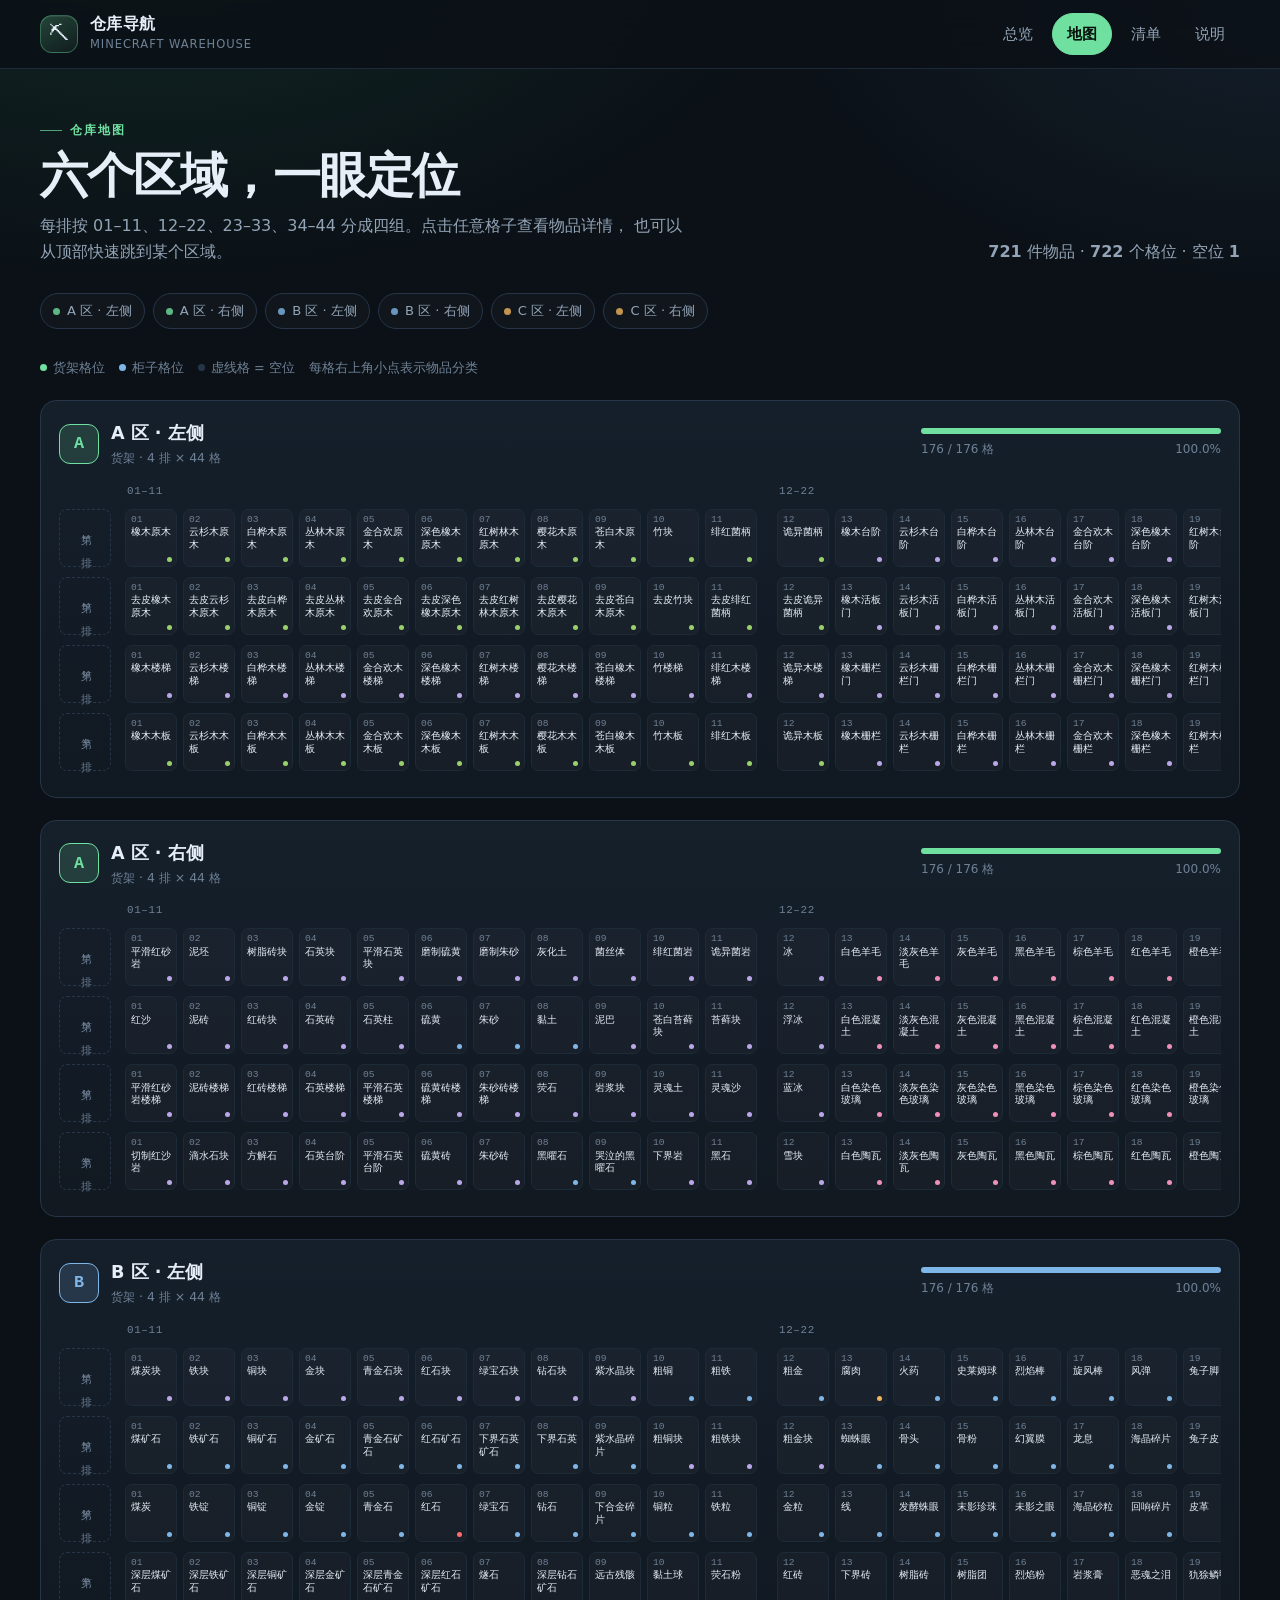
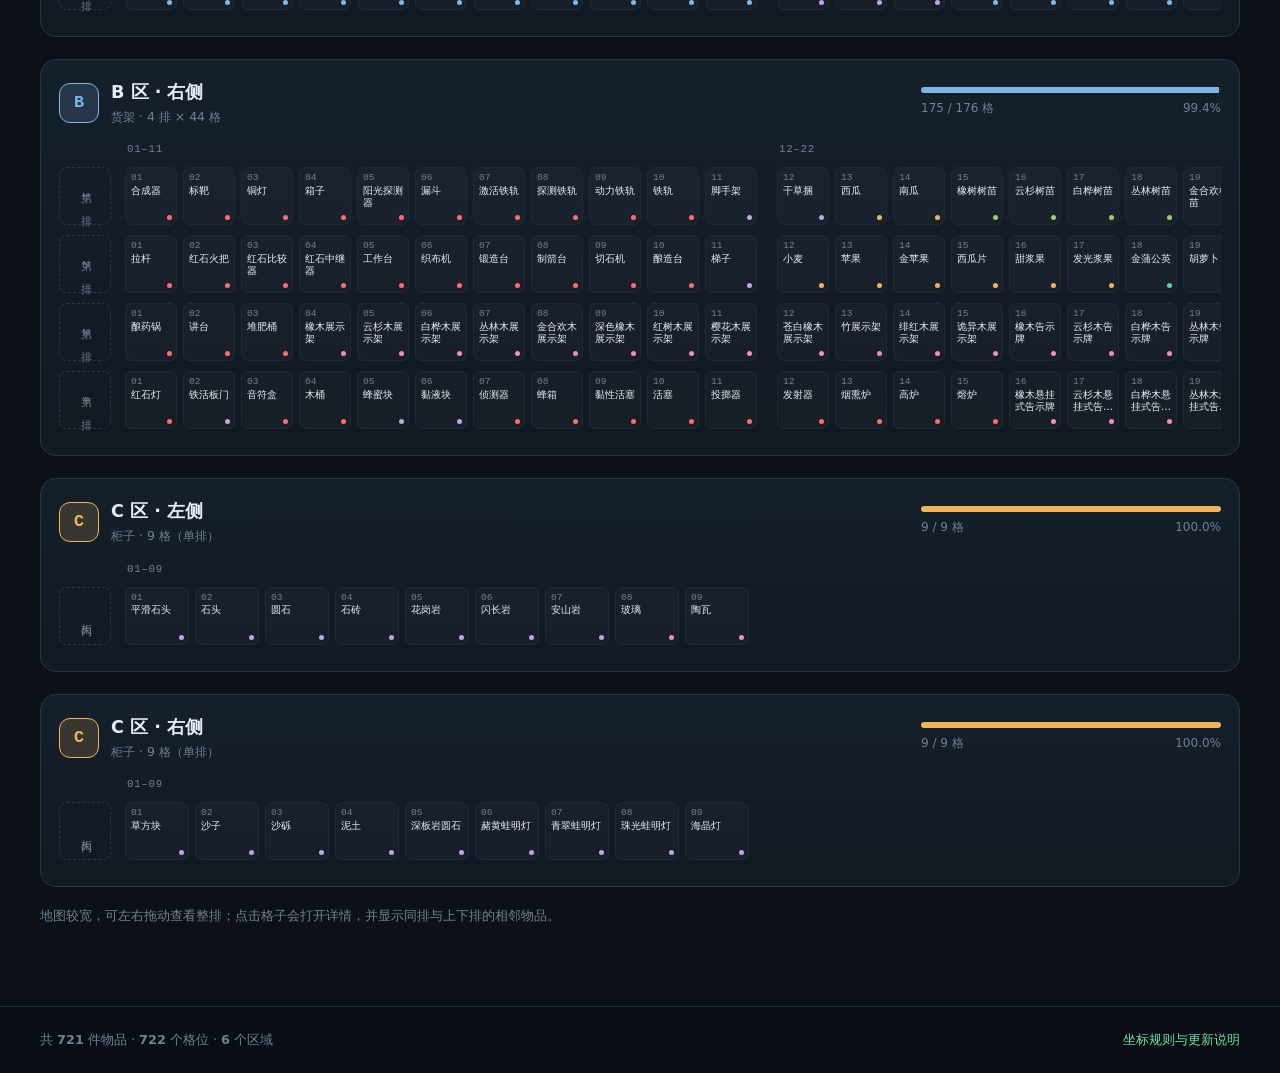
==== map.html @ 9c49ec6a "Deploy Minecraft warehouse site" ====
<!doctype html>
<html lang="zh-CN">
<head>
  <meta charset="utf-8">
  <meta name="viewport" content="width=device-width, initial-scale=1">
  <title>仓库地图 · 仓库导航</title>
  <meta name="description" content="Minecraft 仓库六个区域的完整地图：按排与格查看 721 件物品的位置，点击任意格子查看详情。">
  <meta name="theme-color" content="#0b1117">
  <meta property="og:title" content="仓库地图 · 仓库导航">
  <meta property="og:description" content="六个区域、722 个格位的完整地图，点击格子查看物品详情。">
  <meta property="og:type" content="website">
  <link rel="icon" href="data:image/svg+xml,%3Csvg xmlns='http://www.w3.org/2000/svg' viewBox='0 0 64 64'%3E%3Crect width='64' height='64' rx='14' fill='%230b1117'/%3E%3Cpath d='M18 46 L42 22' stroke='%236fe0a0' stroke-width='6' stroke-linecap='round'/%3E%3Cpath d='M26 16 C36 12 46 16 50 24 C42 30 34 28 30 22' fill='none' stroke='%236fe0a0' stroke-width='6' stroke-linecap='round'/%3E%3C/svg%3E">
  <link rel="stylesheet" href="assets/site.css">
</head>
<body data-page="map">
  <a class="skip-link" href="#main">跳到主要内容</a>

  <header class="site-header">
    <div class="shell header-inner">
      <a class="brand" href="index.html">
        <span class="brand-mark" aria-hidden="true">⛏</span>
        <span>
          <strong>仓库导航</strong>
          <small>Minecraft Warehouse</small>
        </span>
      </a>
      <nav class="site-nav" aria-label="主要导航">
        <a href="index.html" data-nav="index">总览</a>
        <a href="map.html" data-nav="map" aria-current="page">地图</a>
        <a href="items.html" data-nav="items">清单</a>
        <a href="about.html" data-nav="about">说明</a>
      </nav>
    </div>
  </header>

  <main id="main" class="page">
    <div class="shell">
      <div class="page-head">
        <div>
          <p class="eyebrow">仓库地图</p>
          <h1>六个区域，一眼定位</h1>
          <p class="lede">
            每排按 01–11、12–22、23–33、34–44 分成四组。点击任意格子查看物品详情，
            也可以从顶部快速跳到某个区域。
          </p>
        </div>
        <p class="muted">
          <strong data-stat="used">721</strong> 件物品 ·
          <strong data-stat="total">722</strong> 个格位 ·
          空位 <strong data-stat="empty">1</strong>
        </p>
      </div>

      <nav class="map-toolbar" id="zone-jump" aria-label="区域快速跳转"></nav>

      <div class="map-legend" aria-label="图例">
        <span><span class="dot" style="background:#6fe0a0"></span>货架格位</span>
        <span><span class="dot" style="background:#7fb6e8"></span>柜子格位</span>
        <span><span class="dot" style="background:#263648"></span>虚线格 = 空位</span>
        <span>每格右上角小点表示物品分类</span>
      </div>

      <div id="map-zones"></div>

      <p class="map-tip">
        地图较宽，可左右拖动查看整排；点击格子会打开详情，并显示同排与上下排的相邻物品。
      </p>
    </div>
  </main>

  <footer class="site-footer">
    <div class="shell footer-inner">
      <p>
        共 <strong data-stat="used">721</strong> 件物品 ·
        <strong data-stat="total">722</strong> 个格位 ·
        <strong data-stat="zones">6</strong> 个区域
      </p>
      <p><a href="about.html">坐标规则与更新说明</a></p>
    </div>
  </footer>

  <script src="assets/data.js"></script>
  <script src="assets/core.js"></script>
  <script src="assets/ui.js"></script>
  <script src="assets/map.js"></script>
</body>
</html>
---- assets/site.css ----
/* ==========================================================================
   仓库导航 · 站点样式
   深色底 + 翠绿强调；不依赖外部字体或 CDN。
   ========================================================================== */

:root {
  color-scheme: dark;
  --bg: #0b1117;
  --bg-soft: #0e161f;
  --panel: #131c26;
  --panel-2: #17222e;
  --line: #263648;
  --line-soft: #1d2a38;
  --text: #e6eef7;
  --muted: #93a4b7;
  --faint: #6f8196;
  --accent: #6fe0a0;
  --accent-deep: #2f9e68;
  --accent-soft: rgba(111, 224, 160, 0.12);
  --danger: #ff7b7b;
  --amber: #f0b45a;
  --blue: #7fb6e8;
  --radius: 16px;
  --radius-sm: 10px;
  --shadow: 0 18px 50px rgba(0, 0, 0, 0.35);
  --font: "Segoe UI", "Microsoft YaHei UI", "Microsoft YaHei", "PingFang SC",
    "Hiragino Sans GB", system-ui, -apple-system, sans-serif;
  --mono: "Cascadia Code", "SFMono-Regular", Consolas, "Liberation Mono",
    monospace;
  --max: 1200px;
}

*,
*::before,
*::after {
  box-sizing: border-box;
}

html {
  -webkit-text-size-adjust: 100%;
  scroll-behavior: smooth;
}

body {
  margin: 0;
  min-height: 100vh;
  font-family: var(--font);
  font-size: 16px;
  line-height: 1.65;
  color: var(--text);
  background:
    radial-gradient(1100px 620px at 12% -10%, rgba(47, 158, 104, 0.16), transparent 60%),
    radial-gradient(900px 520px at 100% 0%, rgba(74, 116, 160, 0.14), transparent 55%),
    var(--bg);
  background-attachment: fixed;
}

img,
svg {
  max-width: 100%;
}

a {
  color: var(--accent);
  text-decoration: none;
}

a:hover {
  text-decoration: underline;
  text-underline-offset: 3px;
}

button,
input,
select,
textarea {
  font: inherit;
  color: inherit;
}

button {
  cursor: pointer;
}

h1,
h2,
h3,
h4,
p {
  margin: 0;
}

ul,
ol {
  margin: 0;
  padding-left: 1.25em;
}

::selection {
  background: rgba(111, 224, 160, 0.3);
  color: #fff;
}

:focus-visible {
  outline: 2px solid var(--accent);
  outline-offset: 3px;
  border-radius: 6px;
}

.sr-only {
  position: absolute;
  width: 1px;
  height: 1px;
  padding: 0;
  margin: -1px;
  overflow: hidden;
  clip: rect(0 0 0 0);
  white-space: nowrap;
  border: 0;
}

.skip-link {
  position: fixed;
  left: 16px;
  top: -60px;
  z-index: 100;
  padding: 10px 16px;
  border-radius: 10px;
  background: var(--accent);
  color: #07110b;
  font-weight: 700;
  transition: top 0.15s ease;
}

.skip-link:focus {
  top: 12px;
  text-decoration: none;
}

.shell {
  width: min(100% - 40px, var(--max));
  margin-inline: auto;
}

/* ---------- 顶部导航 ---------- */

.site-header {
  position: sticky;
  top: 0;
  z-index: 30;
  border-bottom: 1px solid rgba(38, 54, 72, 0.7);
  background: rgba(11, 17, 23, 0.82);
  backdrop-filter: blur(14px);
}

.header-inner {
  display: flex;
  align-items: center;
  justify-content: space-between;
  gap: 20px;
  min-height: 68px;
}

.brand {
  display: inline-flex;
  align-items: center;
  gap: 12px;
  color: var(--text);
  text-decoration: none;
  min-width: 0;
}

.brand:hover {
  text-decoration: none;
}

.brand-mark {
  display: grid;
  place-items: center;
  width: 38px;
  height: 38px;
  flex: 0 0 auto;
  border-radius: 12px;
  border: 1px solid rgba(111, 224, 160, 0.35);
  background: linear-gradient(150deg, rgba(111, 224, 160, 0.25), rgba(111, 224, 160, 0.05));
  font-size: 20px;
  box-shadow: inset 0 1px 0 rgba(255, 255, 255, 0.08);
}

.brand strong {
  display: block;
  font-size: 1.02rem;
  letter-spacing: 0.02em;
  line-height: 1.25;
}

.brand small {
  display: block;
  color: var(--faint);
  font-size: 0.72rem;
  letter-spacing: 0.08em;
  text-transform: uppercase;
}

.site-nav {
  display: flex;
  align-items: center;
  gap: 4px;
  flex-wrap: wrap;
}

.site-nav a {
  padding: 8px 14px;
  border-radius: 999px;
  color: var(--muted);
  font-size: 0.94rem;
  text-decoration: none;
  border: 1px solid transparent;
  transition: color 0.15s ease, background 0.15s ease, border-color 0.15s ease;
}

.site-nav a:hover {
  color: var(--text);
  background: rgba(255, 255, 255, 0.04);
  text-decoration: none;
}

.site-nav a[aria-current="page"] {
  color: #07110b;
  background: var(--accent);
  border-color: var(--accent);
  font-weight: 700;
}

/* ---------- 页面骨架 ---------- */

.page {
  padding: 44px 0 80px;
}

.eyebrow {
  display: inline-flex;
  align-items: center;
  gap: 8px;
  color: var(--accent);
  font-size: 0.78rem;
  font-weight: 700;
  letter-spacing: 0.16em;
  text-transform: uppercase;
}

.eyebrow::before {
  content: "";
  width: 22px;
  height: 1px;
  background: currentColor;
  opacity: 0.7;
}

.page-head {
  display: flex;
  align-items: flex-end;
  justify-content: space-between;
  gap: 24px;
  flex-wrap: wrap;
  margin-bottom: 28px;
}

.page-head h1 {
  margin-top: 8px;
  font-size: clamp(1.9rem, 4vw, 3rem);
  line-height: 1.12;
  letter-spacing: -0.03em;
}

.page-head .lede {
  margin-top: 10px;
  max-width: 64ch;
  color: var(--muted);
}

.panel {
  border: 1px solid var(--line);
  border-radius: var(--radius);
  background: linear-gradient(180deg, rgba(23, 34, 46, 0.92), rgba(19, 28, 38, 0.92));
  box-shadow: 0 1px 0 rgba(255, 255, 255, 0.03) inset;
}

.section {
  margin-top: 48px;
}

.section-head {
  display: flex;
  align-items: flex-end;
  justify-content: space-between;
  gap: 16px;
  flex-wrap: wrap;
  margin-bottom: 18px;
}

.section-head h2 {
  font-size: clamp(1.3rem, 2.4vw, 1.7rem);
  letter-spacing: -0.02em;
}

.section-head p,
.section-head a {
  color: var(--muted);
  font-size: 0.92rem;
}

.muted {
  color: var(--muted);
}

.faint {
  color: var(--faint);
}

.mono {
  font-family: var(--mono);
}

/* ---------- 按钮 ---------- */

.btn {
  display: inline-flex;
  align-items: center;
  justify-content: center;
  gap: 7px;
  padding: 10px 16px;
  border-radius: 10px;
  border: 1px solid var(--accent);
  background: var(--accent);
  color: #07110b;
  font-size: 0.9rem;
  font-weight: 700;
  line-height: 1.2;
  text-decoration: none;
  transition: transform 0.12s ease, filter 0.15s ease, background 0.15s ease;
}

.btn:hover {
  filter: brightness(1.06);
  text-decoration: none;
  transform: translateY(-1px);
}

.btn:active {
  transform: translateY(0);
}

.btn:disabled {
  opacity: 0.45;
  cursor: not-allowed;
  transform: none;
  filter: none;
}

.btn.ghost {
  border-color: var(--line);
  background: transparent;
  color: var(--text);
}

.btn.ghost:hover {
  border-color: var(--accent);
  color: var(--accent);
}

.btn.small {
  padding: 7px 11px;
  font-size: 0.8rem;
  border-radius: 8px;
}

.icon-btn {
  display: inline-grid;
  place-items: center;
  width: 34px;
  height: 34px;
  padding: 0;
  border-radius: 9px;
  border: 1px solid var(--line);
  background: rgba(255, 255, 255, 0.02);
  color: var(--muted);
  font-size: 0.95rem;
  line-height: 1;
  text-decoration: none;
  transition: color 0.15s ease, border-color 0.15s ease, background 0.15s ease;
}

.icon-btn:hover {
  color: var(--accent);
  border-color: rgba(111, 224, 160, 0.55);
  background: var(--accent-soft);
  text-decoration: none;
}

/* ---------- 首页 ---------- */

.hero {
  display: grid;
  grid-template-columns: minmax(0, 1.35fr) minmax(280px, 0.65fr);
  align-items: center;
  gap: clamp(28px, 5vw, 64px);
  padding: 18px 0 10px;
}

.hero h1 {
  margin-top: 12px;
  font-size: clamp(2.35rem, 5.4vw, 4.15rem);
  line-height: 1.04;
  letter-spacing: -0.045em;
}

.hero h1 span {
  background: linear-gradient(100deg, var(--accent), #a8f0c8 55%, var(--blue));
  -webkit-background-clip: text;
  background-clip: text;
  color: transparent;
}

.hero .lede {
  margin-top: 18px;
  max-width: 56ch;
  color: var(--muted);
  font-size: 1.02rem;
}

.search-form {
  display: flex;
  align-items: center;
  gap: 8px;
  margin-top: 26px;
  padding: 7px 8px 7px 16px;
  border: 1px solid var(--line);
  border-radius: 15px;
  background: linear-gradient(180deg, #17222e, #121a24);
  box-shadow: 0 10px 30px rgba(0, 0, 0, 0.25);
  transition: border-color 0.15s ease, box-shadow 0.15s ease;
}

.search-form:focus-within {
  border-color: rgba(111, 224, 160, 0.7);
  box-shadow: 0 0 0 4px rgba(111, 224, 160, 0.12), 0 14px 36px rgba(0, 0, 0, 0.3);
}

.search-icon {
  flex: 0 0 auto;
  color: var(--faint);
  font-size: 1.15rem;
  line-height: 1;
}

.search-form input {
  flex: 1;
  min-width: 0;
  padding: 13px 4px;
  border: 0;
  background: transparent;
  font-size: 1.04rem;
  outline: none;
}

.search-form input::placeholder {
  color: var(--faint);
}

.search-form kbd {
  flex: 0 0 auto;
  margin-right: 4px;
  padding: 2px 7px;
  border: 1px solid var(--line);
  border-bottom-width: 2px;
  border-radius: 6px;
  color: var(--faint);
  font-family: var(--mono);
  font-size: 0.72rem;
}

.clear-btn {
  flex: 0 0 auto;
  border: 0;
  background: transparent;
  color: var(--faint);
  font-size: 0.82rem;
  padding: 6px 8px;
}

.clear-btn:hover {
  color: var(--text);
}

.chips {
  display: flex;
  flex-wrap: wrap;
  gap: 8px;
  margin-top: 18px;
}

.chip {
  display: inline-flex;
  align-items: center;
  gap: 7px;
  padding: 6px 12px;
  border-radius: 999px;
  border: 1px solid var(--line);
  background: rgba(255, 255, 255, 0.02);
  color: var(--muted);
  font-size: 0.82rem;
  text-decoration: none;
  transition: color 0.15s ease, border-color 0.15s ease, background 0.15s ease;
}

.chip:hover {
  color: var(--text);
  border-color: rgba(111, 224, 160, 0.5);
  text-decoration: none;
}

.chip[aria-pressed="true"] {
  color: #07110b;
  background: var(--accent);
  border-color: var(--accent);
  font-weight: 700;
}

.chip .dot {
  width: 7px;
  height: 7px;
  border-radius: 50%;
  background: currentColor;
  opacity: 0.8;
}

.hint {
  margin-top: 12px;
  color: var(--faint);
  font-size: 0.82rem;
}

/* 占用率面板 */

.hero-panel {
  padding: 24px;
  border: 1px solid var(--line);
  border-radius: 22px;
  background:
    radial-gradient(220px 180px at 50% 0%, rgba(111, 224, 160, 0.1), transparent 70%),
    linear-gradient(180deg, rgba(23, 34, 46, 0.95), rgba(17, 25, 34, 0.95));
  box-shadow: var(--shadow);
}

.ring {
  position: relative;
  display: grid;
  place-items: center;
  width: min(200px, 70%);
  aspect-ratio: 1;
  margin: 6px auto 20px;
  border-radius: 50%;
  background: conic-gradient(var(--accent) var(--rate, 0%), #223140 0);
}

.ring::after {
  content: "";
  position: absolute;
  inset: 13px;
  border-radius: 50%;
  background: #101923;
  border: 1px solid rgba(255, 255, 255, 0.04);
}

.ring-inner {
  position: relative;
  z-index: 1;
  text-align: center;
}

.ring-inner strong {
  display: block;
  font-size: clamp(1.7rem, 4vw, 2.3rem);
  line-height: 1;
  letter-spacing: -0.04em;
}

.ring-inner span {
  display: block;
  margin-top: 6px;
  color: var(--faint);
  font-size: 0.76rem;
  letter-spacing: 0.14em;
  text-transform: uppercase;
}

.mini-stats {
  display: grid;
  grid-template-columns: repeat(2, minmax(0, 1fr));
  gap: 10px;
}

.mini-stat {
  padding: 12px;
  border-radius: 12px;
  border: 1px solid var(--line-soft);
  background: rgba(255, 255, 255, 0.02);
}

.mini-stat strong {
  display: block;
  font-size: 1.2rem;
  line-height: 1.2;
}

.mini-stat span {
  display: block;
  margin-top: 2px;
  color: var(--faint);
  font-size: 0.74rem;
}

/* ---------- 结果卡片 ---------- */

.result-grid {
  display: grid;
  grid-template-columns: repeat(auto-fill, minmax(270px, 1fr));
  gap: 12px;
}

.item-card {
  position: relative;
  display: flex;
  flex-direction: column;
  gap: 10px;
  padding: 16px;
  border: 1px solid var(--line);
  border-radius: 14px;
  background: linear-gradient(180deg, rgba(23, 34, 46, 0.9), rgba(18, 26, 36, 0.9));
  transition: transform 0.14s ease, border-color 0.14s ease, background 0.14s ease;
}

.item-card:hover {
  transform: translateY(-2px);
  border-color: rgba(111, 224, 160, 0.45);
  background: linear-gradient(180deg, rgba(27, 40, 53, 0.95), rgba(19, 28, 38, 0.95));
}

.item-card-top {
  display: flex;
  align-items: center;
  justify-content: space-between;
  gap: 10px;
}

.code {
  display: inline-flex;
  align-items: center;
  padding: 3px 8px;
  border-radius: 6px;
  border: 1px solid var(--line);
  background: rgba(0, 0, 0, 0.18);
  color: var(--muted);
  font-family: var(--mono);
  font-size: 0.75rem;
  letter-spacing: 0.03em;
}

.item-card h3 {
  font-size: 1.02rem;
  line-height: 1.35;
  letter-spacing: -0.01em;
  word-break: break-word;
}

.item-open {
  display: block;
  width: 100%;
  padding: 0;
  border: 0;
  background: transparent;
  color: var(--text);
  text-align: left;
  font: inherit;
  font-weight: 700;
}

.item-open:hover {
  color: var(--accent);
}

.item-meta {
  display: flex;
  align-items: center;
  flex-wrap: wrap;
  gap: 8px;
  color: var(--muted);
  font-size: 0.82rem;
}

.item-loc {
  display: inline-flex;
  align-items: center;
  gap: 6px;
}

.item-actions {
  display: flex;
  align-items: center;
  justify-content: space-between;
  gap: 8px;
  margin-top: auto;
  padding-top: 8px;
  border-top: 1px solid var(--line-soft);
}

.cat-pill {
  display: inline-flex;
  align-items: center;
  gap: 6px;
  padding: 3px 9px;
  border-radius: 999px;
  border: 1px solid var(--line-soft);
  background: rgba(255, 255, 255, 0.02);
  color: var(--muted);
  font-size: 0.75rem;
  white-space: nowrap;
}

.cat-pill .dot,
.dot {
  width: 7px;
  height: 7px;
  flex: 0 0 auto;
  border-radius: 50%;
  background: var(--cat-color, var(--accent));
}

mark {
  padding: 0 1px;
  border-radius: 2px;
  background: rgba(111, 224, 160, 0.28);
  color: #eafff2;
}

.empty {
  padding: 44px 20px;
  border: 1px dashed var(--line);
  border-radius: 14px;
  text-align: center;
  color: var(--muted);
}

.empty strong {
  display: block;
  margin-bottom: 6px;
  color: var(--text);
}

/* ---------- 区域卡片 ---------- */

.zone-grid {
  display: grid;
  grid-template-columns: repeat(3, minmax(0, 1fr));
  gap: 12px;
}

.zone-card {
  position: relative;
  display: block;
  padding: 18px;
  overflow: hidden;
  border: 1px solid var(--line);
  border-radius: 14px;
  background: linear-gradient(180deg, rgba(23, 34, 46, 0.92), rgba(18, 26, 36, 0.92));
  color: var(--text);
  text-decoration: none;
  transition: transform 0.14s ease, border-color 0.14s ease;
}

.zone-card::before {
  content: "";
  position: absolute;
  inset: 0 auto 0 0;
  width: 3px;
  background: var(--zone-color, var(--accent));
}

.zone-card:hover {
  transform: translateY(-2px);
  border-color: var(--zone-color, var(--accent));
  text-decoration: none;
}

.zone-card-head {
  display: flex;
  align-items: baseline;
  justify-content: space-between;
  gap: 10px;
}

.zone-card h3 {
  font-size: 1.05rem;
}

.zone-card .zone-kind {
  color: var(--faint);
  font-size: 0.74rem;
}

.zone-meter {
  height: 6px;
  margin: 14px 0 8px;
  border-radius: 999px;
  background: #1c2a38;
  overflow: hidden;
}

.zone-meter span {
  display: block;
  height: 100%;
  border-radius: inherit;
  background: var(--zone-color, var(--accent));
}

.zone-card-foot {
  display: flex;
  justify-content: space-between;
  gap: 10px;
  color: var(--muted);
  font-size: 0.8rem;
}

/* ---------- 地图 ---------- */

.map-toolbar {
  display: flex;
  flex-wrap: wrap;
  gap: 8px;
  margin: 20px 0 28px;
}

.map-legend {
  display: flex;
  flex-wrap: wrap;
  gap: 14px;
  color: var(--faint);
  font-size: 0.8rem;
}

.map-legend span {
  display: inline-flex;
  align-items: center;
  gap: 6px;
}

.map-zone {
  margin-top: 22px;
  padding: 18px;
  border: 1px solid var(--line);
  border-radius: var(--radius);
  background: linear-gradient(180deg, rgba(22, 33, 45, 0.9), rgba(17, 25, 34, 0.94));
  scroll-margin-top: 92px;
}

.map-zone-head {
  display: flex;
  align-items: center;
  justify-content: space-between;
  gap: 16px;
  flex-wrap: wrap;
  margin-bottom: 14px;
}

.map-zone-title {
  display: flex;
  align-items: center;
  gap: 12px;
}

.zone-badge {
  display: grid;
  place-items: center;
  width: 40px;
  height: 40px;
  border-radius: 11px;
  border: 1px solid var(--zone-color, var(--accent));
  background: color-mix(in srgb, var(--zone-color, var(--accent)) 16%, transparent);
  color: var(--zone-color, var(--accent));
  font-family: var(--mono);
  font-size: 1.05rem;
  font-weight: 700;
}

.map-zone-title h2 {
  font-size: 1.1rem;
}

.map-zone-title p {
  color: var(--faint);
  font-size: 0.78rem;
}

.map-zone-meter {
  min-width: 220px;
  flex: 0 1 300px;
}

.map-zone-meter .bar {
  height: 6px;
  margin-bottom: 6px;
  border-radius: 999px;
  background: #1c2a38;
  overflow: hidden;
}

.map-zone-meter .bar span {
  display: block;
  height: 100%;
  background: var(--zone-color, var(--accent));
}

.map-zone-meter p {
  display: flex;
  justify-content: space-between;
  color: var(--faint);
  font-size: 0.75rem;
}

.map-scroll {
  overflow-x: auto;
  overflow-y: hidden;
  padding-bottom: 8px;
  scrollbar-color: var(--line) transparent;
}

.map-scroll:focus-visible {
  outline: 2px solid var(--accent);
  outline-offset: 4px;
  border-radius: 8px;
}

.map-board {
  min-width: max-content;
}

.map-group-heads,
.map-row {
  display: flex;
  align-items: stretch;
  gap: 14px;
}

.map-row + .map-row {
  margin-top: 10px;
}

.map-row-label {
  display: flex;
  align-items: center;
  justify-content: center;
  width: 52px;
  flex: 0 0 52px;
  border-radius: 8px;
  border: 1px dashed var(--line);
  color: var(--faint);
  font-family: var(--mono);
  font-size: 0.68rem;
  writing-mode: vertical-rl;
  letter-spacing: 0.08em;
}

.map-group-heads {
  margin-bottom: 8px;
  padding-left: 66px;
}

.map-group-head {
  width: 638px;
  flex: 0 0 638px;
  padding: 0 2px;
  color: var(--faint);
  font-family: var(--mono);
  font-size: 0.68rem;
  letter-spacing: 0.06em;
}

.map-group {
  display: grid;
  grid-template-columns: repeat(11, 52px);
  gap: 6px;
  width: 638px;
  flex: 0 0 638px;
}

.map-group.small {
  grid-template-columns: repeat(9, 64px);
  width: 638px;
  flex-basis: 638px;
}

.slot {
  position: relative;
  display: flex;
  flex-direction: column;
  gap: 2px;
  width: 100%;
  min-height: 58px;
  padding: 5px 5px 4px;
  border: 1px solid var(--line-soft);
  border-radius: 7px;
  background: rgba(255, 255, 255, 0.025);
  color: var(--text);
  text-align: left;
  font: inherit;
  overflow: hidden;
  transition: border-color 0.12s ease, background 0.12s ease, transform 0.12s ease;
}

.slot:hover,
.slot:focus-visible {
  z-index: 2;
  border-color: var(--accent);
  background: rgba(111, 224, 160, 0.1);
  transform: translateY(-1px);
}

.slot-no {
  color: var(--faint);
  font-family: var(--mono);
  font-size: 0.6rem;
  line-height: 1;
}

.slot-name {
  display: -webkit-box;
  -webkit-line-clamp: 2;
  -webkit-box-orient: vertical;
  overflow: hidden;
  color: var(--text);
  font-size: 0.62rem;
  line-height: 1.25;
  word-break: break-all;
}

.slot .dot {
  position: absolute;
  right: 4px;
  bottom: 4px;
  width: 5px;
  height: 5px;
}

.slot.empty-slot {
  border-style: dashed;
  border-color: #34475c;
  color: var(--faint);
  background: transparent;
  align-items: center;
  justify-content: center;
}

.slot.empty-slot .slot-name {
  -webkit-line-clamp: 1;
  font-size: 0.62rem;
}

.map-tip {
  margin-top: 18px;
  color: var(--faint);
  font-size: 0.8rem;
}

/* ---------- 清单 ---------- */

.filter-panel {
  padding: 16px;
}

.filter-grid {
  display: grid;
  grid-template-columns: minmax(220px, 2fr) repeat(3, minmax(130px, 1fr)) auto;
  align-items: end;
  gap: 12px;
}

.field {
  display: flex;
  flex-direction: column;
  gap: 6px;
  min-width: 0;
}

.field label {
  color: var(--faint);
  font-size: 0.74rem;
  letter-spacing: 0.06em;
  text-transform: uppercase;
}

.field input,
.field select {
  width: 100%;
  padding: 10px 12px;
  border: 1px solid var(--line);
  border-radius: 9px;
  background: #0f1822;
  color: var(--text);
  font-size: 0.9rem;
  outline: none;
}

.field input:focus,
.field select:focus {
  border-color: var(--accent);
  box-shadow: 0 0 0 3px rgba(111, 224, 160, 0.1);
}

.field input::placeholder {
  color: var(--faint);
}

.list-panel {
  margin-top: 16px;
  padding: 0;
  overflow: hidden;
}

.list-head {
  display: flex;
  align-items: center;
  justify-content: space-between;
  gap: 14px;
  flex-wrap: wrap;
  padding: 14px 16px;
  border-bottom: 1px solid var(--line);
}

.list-head p {
  color: var(--muted);
  font-size: 0.86rem;
}

.list-head strong {
  color: var(--text);
}

.item-rows {
  display: flex;
  flex-direction: column;
}

.item-row {
  display: grid;
  grid-template-columns: 110px minmax(160px, 1.4fr) minmax(180px, 1fr) 120px 76px;
  align-items: center;
  gap: 12px;
  padding: 11px 16px;
  border-bottom: 1px solid var(--line-soft);
  transition: background 0.12s ease;
}

.item-row:last-child {
  border-bottom: 0;
}

.item-row:hover {
  background: rgba(111, 224, 160, 0.045);
}

.item-row .row-name {
  font-weight: 600;
  min-width: 0;
  word-break: break-word;
}

.item-row .row-name .item-open {
  font-weight: 600;
  line-height: 1.45;
  overflow-wrap: anywhere;
}

.item-row .row-loc {
  color: var(--muted);
  font-size: 0.82rem;
}

.row-actions {
  display: flex;
  justify-content: flex-end;
  gap: 6px;
}

.pager {
  display: flex;
  align-items: center;
  justify-content: center;
  gap: 6px;
  flex-wrap: wrap;
  padding: 16px;
  border-top: 1px solid var(--line);
}

.pager button {
  min-width: 34px;
  height: 34px;
  padding: 0 10px;
  border: 1px solid var(--line);
  border-radius: 8px;
  background: transparent;
  color: var(--muted);
  font-size: 0.84rem;
}

.pager button:hover:not(:disabled) {
  border-color: var(--accent);
  color: var(--accent);
}

.pager button[aria-current="page"] {
  border-color: var(--accent);
  background: var(--accent);
  color: #07110b;
  font-weight: 700;
}

.pager button:disabled {
  opacity: 0.35;
  cursor: not-allowed;
}

.pager .pager-info {
  padding: 0 8px;
  color: var(--faint);
  font-size: 0.8rem;
}

/* ---------- 说明页 ---------- */

.prose-panel {
  padding: clamp(20px, 3.6vw, 38px);
}

.prose {
  max-width: 78ch;
}

.prose .info-grid {
  margin-top: 0;
  margin-bottom: 10px;
}

.prose h2 {
  margin-top: 40px;
  font-size: 1.4rem;
  letter-spacing: -0.02em;
}

.prose h3 {
  margin-top: 24px;
  font-size: 1.05rem;
}

.prose p,
.prose ul,
.prose ol {
  margin-top: 10px;
  color: var(--muted);
}

.prose li + li {
  margin-top: 4px;
}

.prose code {
  padding: 1px 5px;
  border: 1px solid var(--line-soft);
  border-radius: 5px;
  background: rgba(0, 0, 0, 0.2);
  color: #c7f5db;
  font-family: var(--mono);
  font-size: 0.86em;
}

.info-grid {
  display: grid;
  grid-template-columns: repeat(3, minmax(0, 1fr));
  gap: 12px;
  margin-top: 18px;
}

.info-card {
  padding: 18px;
  border: 1px solid var(--line);
  border-radius: 14px;
  background: rgba(255, 255, 255, 0.02);
}

.info-card strong {
  display: block;
  font-size: 1.5rem;
  line-height: 1.2;
}

.info-card span {
  color: var(--faint);
  font-size: 0.78rem;
}

.coord-example {
  display: grid;
  grid-template-columns: repeat(3, minmax(0, 1fr));
  gap: 8px;
  margin-top: 16px;
}

.coord-cell {
  padding: 14px;
  border: 1px solid var(--line);
  border-radius: 10px;
  background: #0f1822;
  text-align: center;
}

.coord-cell strong {
  display: block;
  color: var(--accent);
  font-family: var(--mono);
  font-size: 1.25rem;
}

.coord-cell span {
  color: var(--faint);
  font-size: 0.76rem;
}

.cat-table {
  width: 100%;
  margin-top: 16px;
  border-collapse: collapse;
  font-size: 0.9rem;
}

.cat-table th,
.cat-table td {
  padding: 10px 12px;
  border-bottom: 1px solid var(--line-soft);
  text-align: left;
  vertical-align: top;
}

.cat-table th {
  color: var(--faint);
  font-size: 0.74rem;
  font-weight: 600;
  letter-spacing: 0.06em;
  text-transform: uppercase;
}

.cat-table td:last-child {
  width: 90px;
  text-align: right;
  font-family: var(--mono);
}

.cat-name {
  display: inline-flex;
  align-items: center;
  gap: 8px;
  font-weight: 600;
}

.note {
  margin-top: 18px;
  padding: 14px 16px;
  border: 1px solid rgba(240, 180, 90, 0.3);
  border-left: 3px solid var(--amber);
  border-radius: 10px;
  background: rgba(240, 180, 90, 0.06);
  color: var(--muted);
  font-size: 0.88rem;
}

.kbd-list {
  display: grid;
  gap: 8px;
  margin-top: 12px;
}

.kbd-row {
  display: flex;
  align-items: center;
  justify-content: space-between;
  gap: 16px;
  padding: 9px 12px;
  border: 1px solid var(--line-soft);
  border-radius: 9px;
  background: rgba(0, 0, 0, 0.12);
  color: var(--muted);
  font-size: 0.86rem;
}

kbd {
  padding: 2px 8px;
  border: 1px solid var(--line);
  border-bottom-width: 2px;
  border-radius: 6px;
  background: #0f1822;
  color: var(--text);
  font-family: var(--mono);
  font-size: 0.76rem;
}

/* ---------- 最近查看 ---------- */

.recent-list {
  display: flex;
  flex-wrap: wrap;
  gap: 8px;
}

.recent-item {
  display: inline-flex;
  align-items: center;
  gap: 8px;
  padding: 8px 12px;
  border: 1px solid var(--line);
  border-radius: 999px;
  background: rgba(255, 255, 255, 0.02);
  color: var(--text);
  font-size: 0.84rem;
  text-decoration: none;
}

.recent-item:hover {
  border-color: var(--accent);
  text-decoration: none;
}

.recent-item .code {
  border: 0;
  background: transparent;
  padding: 0;
  font-size: 0.72rem;
}

/* ---------- 详情弹窗 ---------- */

dialog.item-dialog {
  width: min(560px, calc(100vw - 32px));
  max-height: calc(100vh - 64px);
  padding: 0;
  overflow: auto;
  border: 1px solid var(--line);
  border-radius: 20px;
  background: #131c26;
  color: var(--text);
  box-shadow: 0 30px 90px rgba(0, 0, 0, 0.55);
}

dialog.item-dialog::backdrop {
  background: rgba(4, 8, 12, 0.72);
  backdrop-filter: blur(3px);
}

.dialog-body {
  padding: 24px;
}

.dialog-top {
  display: flex;
  align-items: flex-start;
  justify-content: space-between;
  gap: 16px;
}

.dialog-eyebrow {
  color: var(--faint);
  font-size: 0.72rem;
  letter-spacing: 0.14em;
  text-transform: uppercase;
}

.dialog-body h2 {
  margin-top: 6px;
  font-size: clamp(1.4rem, 4vw, 1.9rem);
  line-height: 1.25;
  letter-spacing: -0.02em;
  word-break: break-word;
}

.dialog-close {
  flex: 0 0 auto;
  display: grid;
  place-items: center;
  width: 36px;
  height: 36px;
  border: 1px solid var(--line);
  border-radius: 10px;
  background: transparent;
  color: var(--muted);
  font-size: 1.1rem;
}

.dialog-close:hover {
  color: var(--text);
  border-color: var(--accent);
}

.dialog-meta {
  display: flex;
  flex-wrap: wrap;
  align-items: center;
  gap: 8px;
  margin-top: 12px;
}

.dialog-grid {
  display: grid;
  grid-template-columns: repeat(2, minmax(0, 1fr));
  gap: 10px;
  margin-top: 18px;
}

.dialog-field {
  padding: 12px 14px;
  border: 1px solid var(--line-soft);
  border-radius: 10px;
  background: rgba(0, 0, 0, 0.14);
}

.dialog-field span {
  display: block;
  color: var(--faint);
  font-size: 0.7rem;
  letter-spacing: 0.08em;
  text-transform: uppercase;
}

.dialog-field strong {
  display: block;
  margin-top: 3px;
  font-size: 0.95rem;
  word-break: break-word;
}

.dialog-field .code {
  margin-top: 3px;
}

.dialog-actions {
  display: flex;
  flex-wrap: wrap;
  gap: 8px;
  margin-top: 18px;
}

.neighbors {
  margin-top: 20px;
  padding-top: 16px;
  border-top: 1px solid var(--line-soft);
}

.neighbors h3 {
  color: var(--faint);
  font-size: 0.72rem;
  font-weight: 600;
  letter-spacing: 0.12em;
  text-transform: uppercase;
}

.neighbor-list {
  display: flex;
  flex-wrap: wrap;
  gap: 8px;
  margin-top: 10px;
}

.neighbor {
  display: inline-flex;
  align-items: center;
  gap: 8px;
  max-width: 100%;
  padding: 7px 10px;
  border: 1px solid var(--line);
  border-radius: 9px;
  background: rgba(255, 255, 255, 0.02);
  color: var(--text);
  font-size: 0.82rem;
  text-align: left;
}

.neighbor:hover {
  border-color: var(--accent);
}

.neighbor .code {
  padding: 1px 5px;
  font-size: 0.66rem;
}

.neighbor .neighbor-name {
  overflow: hidden;
  text-overflow: ellipsis;
  white-space: nowrap;
}

/* ---------- Toast ---------- */

.toast {
  position: fixed;
  left: 50%;
  bottom: 24px;
  z-index: 60;
  transform: translate(-50%, 16px);
  max-width: min(420px, calc(100vw - 32px));
  padding: 10px 16px;
  border: 1px solid rgba(111, 224, 160, 0.45);
  border-radius: 999px;
  background: rgba(14, 24, 19, 0.96);
  color: #d8ffe8;
  font-size: 0.86rem;
  box-shadow: 0 12px 34px rgba(0, 0, 0, 0.4);
  opacity: 0;
  pointer-events: none;
  transition: opacity 0.18s ease, transform 0.18s ease;
}

.toast.show {
  opacity: 1;
  transform: translate(-50%, 0);
}

/* ---------- 页脚 ---------- */

.site-footer {
  margin-top: auto;
  border-top: 1px solid var(--line-soft);
  background: rgba(9, 14, 19, 0.7);
}

.footer-inner {
  display: flex;
  align-items: center;
  justify-content: space-between;
  gap: 14px;
  flex-wrap: wrap;
  padding: 22px 0;
  color: var(--faint);
  font-size: 0.8rem;
}

.footer-inner p {
  margin: 0;
}

/* ---------- 404 ---------- */

.not-found {
  display: grid;
  place-items: center;
  min-height: 60vh;
  text-align: center;
}

.not-found .code-big {
  font-family: var(--mono);
  font-size: clamp(4rem, 16vw, 9rem);
  line-height: 1;
  color: transparent;
  -webkit-text-stroke: 1px rgba(111, 224, 160, 0.55);
  letter-spacing: -0.04em;
}

.not-found h1 {
  margin-top: 8px;
  font-size: clamp(1.5rem, 4vw, 2.2rem);
}

.not-found p {
  max-width: 48ch;
  margin: 10px auto 22px;
  color: var(--muted);
}

.not-found-actions {
  display: flex;
  flex-wrap: wrap;
  justify-content: center;
  gap: 10px;
  margin-bottom: 26px;
}

.not-found-actions .btn {
  text-decoration: none;
}

/* ---------- 响应式 ---------- */

@media (max-width: 1100px) {
  .hero {
    grid-template-columns: 1fr;
  }

  .hero-panel {
    max-width: 560px;
  }

  .zone-grid {
    grid-template-columns: repeat(2, minmax(0, 1fr));
  }

  .filter-grid {
    grid-template-columns: repeat(2, minmax(0, 1fr));
  }

  .filter-grid .search-field {
    grid-column: 1 / -1;
  }

  .item-row {
    grid-template-columns: 100px minmax(140px, 1.4fr) minmax(150px, 1fr) 110px 76px;
  }
}

@media (max-width: 760px) {
  .shell {
    width: min(100% - 28px, var(--max));
  }

  .header-inner {
    min-height: 62px;
    gap: 10px;
  }

  .brand small {
    display: none;
  }

  .site-nav a {
    padding: 7px 11px;
    font-size: 0.86rem;
  }

  .page {
    padding: 30px 0 60px;
  }

  .hero {
    padding-top: 4px;
  }

  .hero h1 {
    font-size: clamp(2rem, 9vw, 3rem);
  }

  .search-form {
    padding-left: 12px;
  }

  .search-form kbd {
    display: none;
  }

  .zone-grid,
  .info-grid {
    grid-template-columns: 1fr;
  }

  .filter-grid {
    grid-template-columns: 1fr;
  }

  .filter-grid .search-field {
    grid-column: auto;
  }

  .item-row {
    grid-template-columns: 1fr auto;
    gap: 4px 12px;
    padding: 12px 14px;
  }

  .item-row .row-code {
    grid-column: 1;
  }

  .item-row .row-name {
    grid-column: 1;
    grid-row: 2;
  }

  .item-row .row-loc {
    grid-column: 1;
    grid-row: 3;
  }

  .item-row .row-cat {
    grid-column: 1;
    grid-row: 4;
  }

  .item-row .row-actions {
    grid-column: 2;
    grid-row: 1 / span 4;
    align-self: center;
    flex-direction: column;
  }

  .coord-example {
    grid-template-columns: 1fr;
  }

  .dialog-grid {
    grid-template-columns: 1fr;
  }

  .map-zone {
    padding: 14px;
  }

  .map-zone-meter {
    flex-basis: 100%;
  }

  .map-group-heads,
  .map-row {
    gap: 10px;
  }

  .map-group-head,
  .map-group {
    width: 594px;
    flex-basis: 594px;
  }

  .map-group {
    grid-template-columns: repeat(11, 48px);
  }

  .map-row-label {
    width: 42px;
    flex-basis: 42px;
  }

  .map-group-heads {
    padding-left: 52px;
  }

  .map-group.small {
    width: 594px;
    flex-basis: 594px;
    grid-template-columns: repeat(9, 60px);
  }
}

@media (max-width: 480px) {
  .header-inner {
    flex-wrap: wrap;
    padding: 8px 0;
  }

  .site-nav {
    width: 100%;
    justify-content: space-between;
  }

  .site-nav a {
    flex: 1;
    text-align: center;
  }

  .hero .lede {
    font-size: 0.96rem;
  }

  .hero-panel {
    padding: 18px;
  }

  .result-grid {
    grid-template-columns: 1fr;
  }

  .compare,
  .cat-table th:nth-child(2),
  .cat-table td:nth-child(2) {
    display: none;
  }
}

@media (prefers-reduced-motion: reduce) {
  html {
    scroll-behavior: auto;
  }

  *,
  *::before,
  *::after {
    animation-duration: 0.001ms !important;
    animation-iteration-count: 1 !important;
    transition-duration: 0.001ms !important;
  }
}
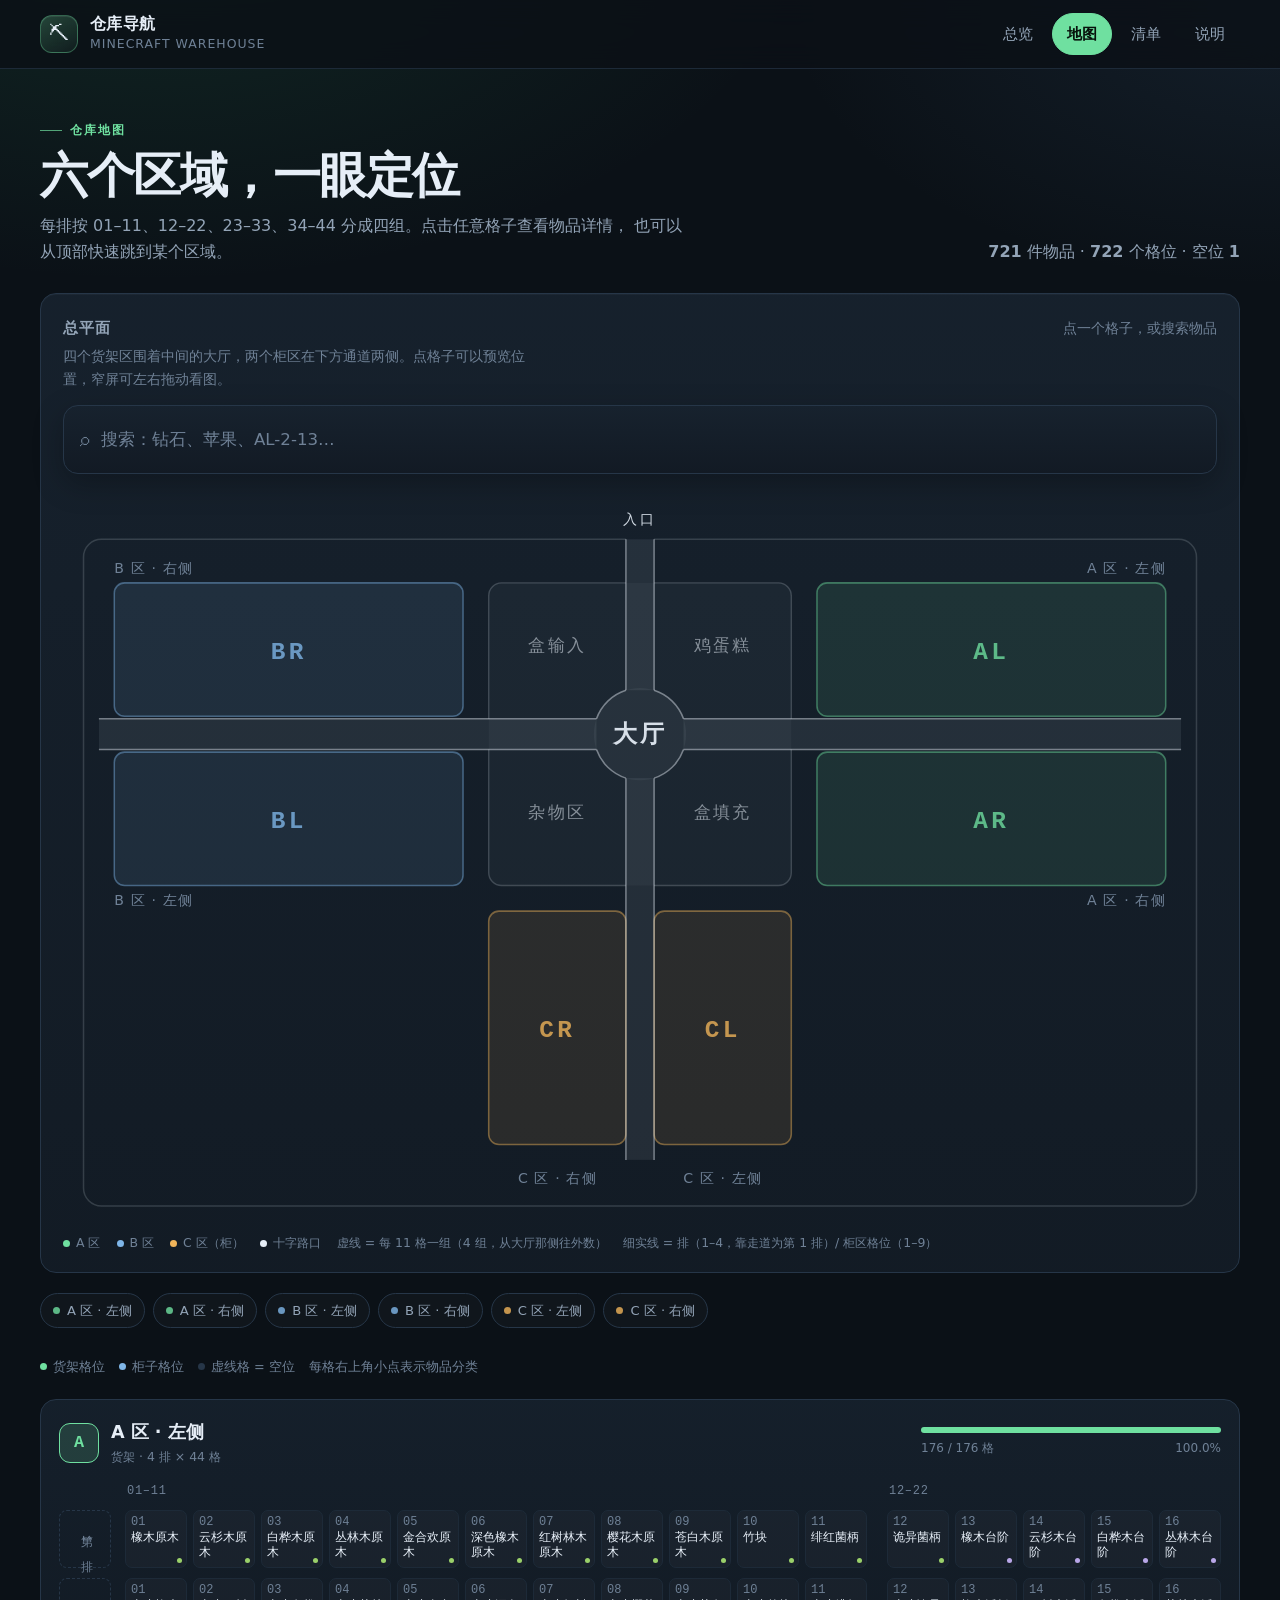
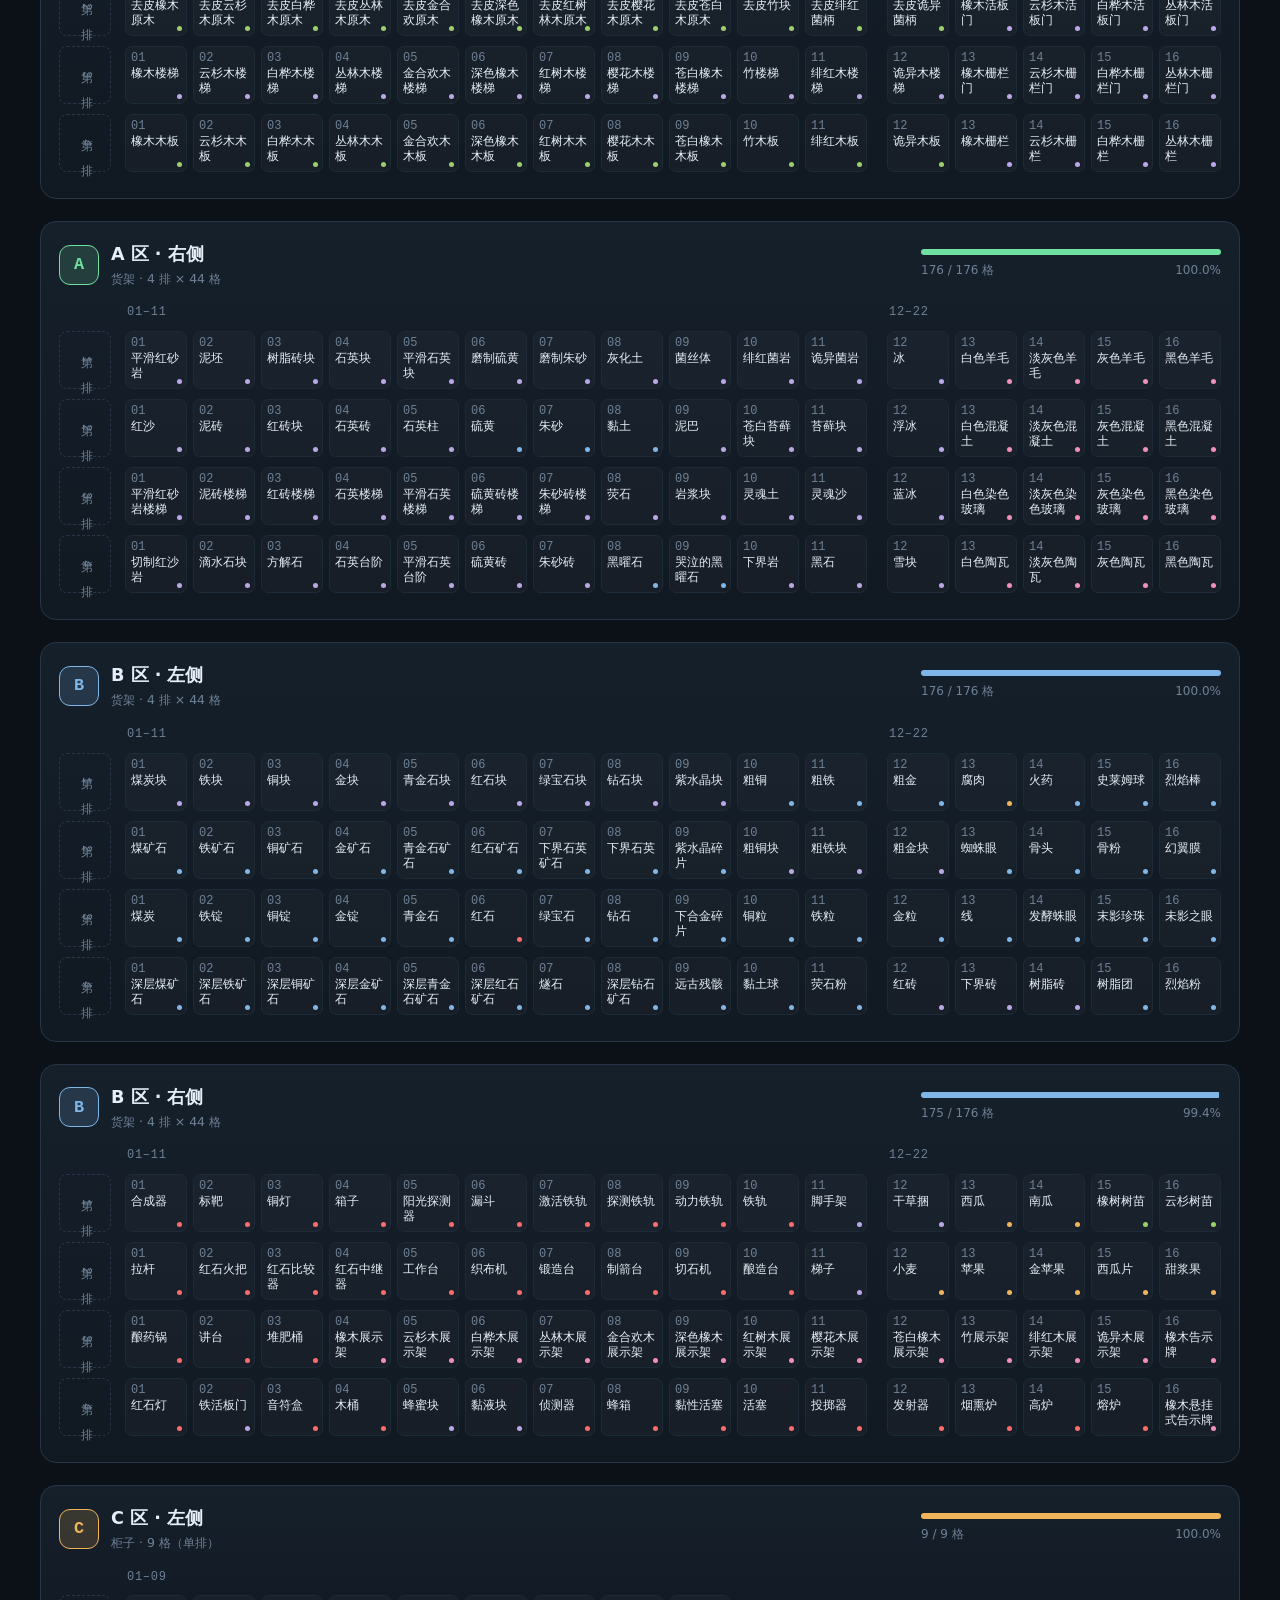
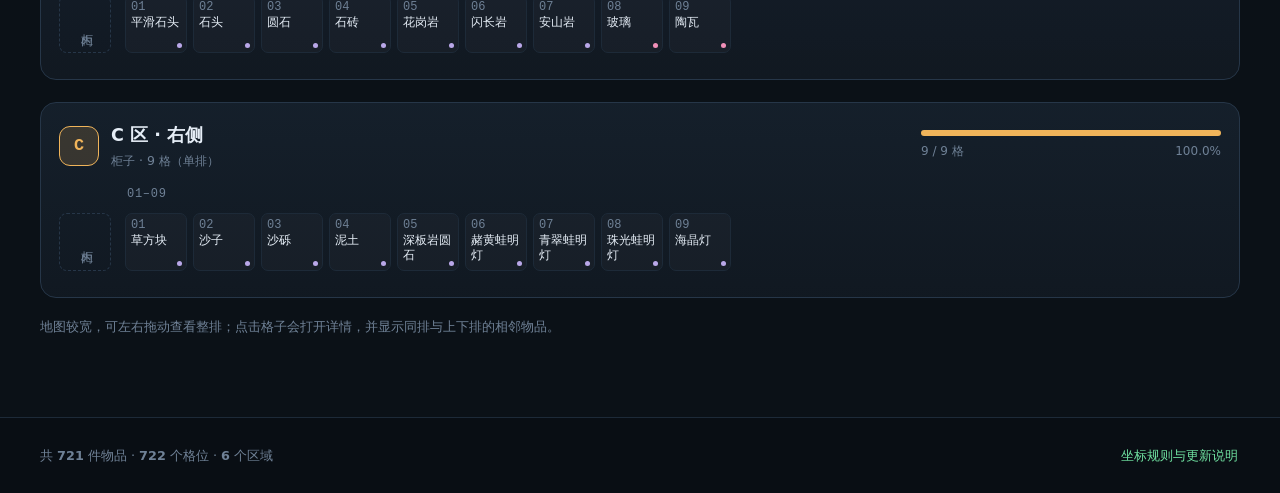
==== commit a0d40cf4: "地图页加仓库平面图，搜索联动定位 改动：assets/index.js、assets/map.js、assets/schematic.js、assets/site.css、assets/ui.js、i" ====
--- a/map.html
+++ b/map.html
@@ -51,6 +51,32 @@
         </p>
       </div>
 
+      <section class="panel schematic-card" aria-labelledby="schematic-title">
+        <div class="schematic-head">
+          <div>
+            <h2 id="schematic-title">总平面</h2>
+            <p>四个货架区围着中间的大厅，两个柜区在下方通道两侧。点格子可以预览位置，窄屏可左右拖动看图。</p>
+          </div>
+          <p class="schematic-readout idle" data-schematic-readout>点一个格子，或搜索物品</p>
+        </div>
+        <form class="search-form schematic-search" role="search">
+          <span class="search-icon" aria-hidden="true">⌕</span>
+          <label class="sr-only" for="schematic-q">在地图上搜索物品</label>
+          <input id="schematic-q" name="schematic-q" type="search" placeholder="搜索：钻石、苹果、AL-2-13…"
+                 autocomplete="off" spellcheck="false">
+          <button type="button" class="clear-btn" id="schematic-clear" hidden>清除</button>
+        </form>
+        <div class="schematic-host" data-schematic></div>
+        <div class="schematic-legend">
+          <span><i class="dot" style="background:#6fe0a0"></i>A 区</span>
+          <span><i class="dot" style="background:#7fb6e8"></i>B 区</span>
+          <span><i class="dot" style="background:#f0b45a"></i>C 区（柜）</span>
+          <span><i class="dot" style="background:#e6eef7"></i>十字路口</span>
+          <span>虚线 = 每 11 格一组（4 组，从大厅那侧往外数）</span>
+          <span>细实线 = 排（1–4，靠走道为第 1 排）/ 柜区格位（1–9）</span>
+        </div>
+      </section>
+
       <nav class="map-toolbar" id="zone-jump" aria-label="区域快速跳转"></nav>
 
       <div class="map-legend" aria-label="图例">
@@ -82,6 +108,7 @@
   <script src="assets/data.js"></script>
   <script src="assets/core.js"></script>
   <script src="assets/ui.js"></script>
+  <script src="assets/schematic.js"></script>
   <script src="assets/map.js"></script>
 </body>
 </html>
--- a/assets/site.css
+++ b/assets/site.css
@@ -197,7 +197,7 @@
 .brand small {
   display: block;
   color: var(--faint);
-  font-size: 0.72rem;
+  font-size: 0.78rem;
   letter-spacing: 0.08em;
   text-transform: uppercase;
 }
@@ -477,7 +477,7 @@
   border-radius: 6px;
   color: var(--faint);
   font-family: var(--mono);
-  font-size: 0.72rem;
+  font-size: 0.78rem;
 }
 
 .clear-btn {
@@ -527,6 +527,13 @@
   font-weight: 700;
 }
 
+/* 选中态里的数量：别用全局 .faint 的灰，绿底上对比度不够 */
+.chip[aria-pressed="true"] .faint {
+  color: inherit;
+  opacity: 0.82;
+  font-weight: 400;
+}
+
 .chip .dot {
   width: 7px;
   height: 7px;
@@ -618,7 +625,7 @@
   display: block;
   margin-top: 2px;
   color: var(--faint);
-  font-size: 0.74rem;
+  font-size: 0.78rem;
 }
 
 /* ---------- 结果卡片 ---------- */
@@ -677,7 +684,7 @@
 .item-open {
   display: block;
   width: 100%;
-  padding: 0;
+  padding: 6px 0;
   border: 0;
   background: transparent;
   color: var(--text);
@@ -806,7 +813,7 @@
 
 .zone-card .zone-kind {
   color: var(--faint);
-  font-size: 0.74rem;
+  font-size: 0.78rem;
 }
 
 .zone-meter {
@@ -966,7 +973,7 @@
   border: 1px dashed var(--line);
   color: var(--faint);
   font-family: var(--mono);
-  font-size: 0.68rem;
+  font-size: 0.75rem;
   writing-mode: vertical-rl;
   letter-spacing: 0.08em;
 }
@@ -977,27 +984,27 @@
 }
 
 .map-group-head {
-  width: 638px;
-  flex: 0 0 638px;
+  width: 748px;
+  flex: 0 0 748px;
   padding: 0 2px;
   color: var(--faint);
   font-family: var(--mono);
-  font-size: 0.68rem;
+  font-size: 0.75rem;
   letter-spacing: 0.06em;
 }
 
 .map-group {
   display: grid;
-  grid-template-columns: repeat(11, 52px);
+  grid-template-columns: repeat(11, 62px);
   gap: 6px;
-  width: 638px;
-  flex: 0 0 638px;
+  width: 748px;
+  flex: 0 0 748px;
 }
 
 .map-group.small {
-  grid-template-columns: repeat(9, 64px);
-  width: 638px;
-  flex-basis: 638px;
+  grid-template-columns: repeat(9, 62px);
+  width: 748px;
+  flex-basis: 748px;
 }
 
 .slot {
@@ -1029,7 +1036,7 @@
 .slot-no {
   color: var(--faint);
   font-family: var(--mono);
-  font-size: 0.6rem;
+  font-size: 0.75rem;
   line-height: 1;
 }
 
@@ -1039,7 +1046,7 @@
   -webkit-box-orient: vertical;
   overflow: hidden;
   color: var(--text);
-  font-size: 0.62rem;
+  font-size: 0.75rem;
   line-height: 1.25;
   word-break: break-all;
 }
@@ -1521,6 +1528,11 @@
   grid-template-columns: repeat(2, minmax(0, 1fr));
   gap: 10px;
   margin-top: 18px;
+}
+
+/* 字段是奇数个时，最后一项占满整行，避免右下角空一块 */
+.dialog-grid .dialog-field:last-child:nth-child(odd) {
+  grid-column: 1 / -1;
 }
 
 .dialog-field {
@@ -1655,6 +1667,12 @@
   margin: 0;
 }
 
+/* 页脚链接补足点击区（行内文字只有 17px 高） */
+.footer-inner a {
+  display: inline-block;
+  padding: 5px 2px;
+}
+
 /* ---------- 404 ---------- */
 
 .not-found {
@@ -1831,27 +1849,27 @@
 
   .map-group-head,
   .map-group {
-    width: 594px;
-    flex-basis: 594px;
+    width: 748px;
+    flex-basis: 748px;
   }
 
   .map-group {
-    grid-template-columns: repeat(11, 48px);
+    grid-template-columns: repeat(11, 62px);
   }
 
   .map-row-label {
-    width: 42px;
-    flex-basis: 42px;
+    width: 52px;
+    flex-basis: 52px;
   }
 
   .map-group-heads {
-    padding-left: 52px;
+    padding-left: 66px;
   }
 
   .map-group.small {
-    width: 594px;
-    flex-basis: 594px;
-    grid-template-columns: repeat(9, 60px);
+    width: 748px;
+    flex-basis: 748px;
+    grid-template-columns: repeat(9, 62px);
   }
 }
 
@@ -1887,6 +1905,282 @@
   .cat-table th:nth-child(2),
   .cat-table td:nth-child(2) {
     display: none;
+  }
+}
+
+/* ==========================================================================
+   地图页 · 总平面示意图（assets/schematic.js 生成）
+   ========================================================================== */
+
+.schematic-card {
+  margin-top: 28px;
+  padding: 22px 22px 18px;
+}
+
+.schematic-head {
+  display: flex;
+  flex-wrap: wrap;
+  gap: 10px 18px;
+  align-items: baseline;
+  justify-content: space-between;
+}
+
+.schematic-head h2 {
+  margin: 0 0 4px;
+  font-size: 0.95rem;
+  font-weight: 600;
+  letter-spacing: 0.06em;
+  color: var(--muted);
+}
+
+.schematic-head p {
+  margin: 0;
+  color: var(--faint);
+  font-size: 0.86rem;
+  max-width: 56ch;
+}
+
+.schematic-readout {
+  margin: 0;
+  font-family: var(--mono);
+  font-size: 0.82rem;
+  color: var(--accent);
+  min-height: 20px;
+}
+
+.schematic-readout.idle {
+  color: var(--faint);
+}
+
+.schematic-search {
+  margin-top: 14px;
+}
+
+.schematic-host {
+  margin-top: 14px;
+  overflow-x: auto;
+  overscroll-behavior-x: contain;
+}
+
+.schematic-svg {
+  display: block;
+  width: 100%;
+  height: auto;
+  /* 窄屏下保底宽度，避免字号被压到看不清；超出部分左右拖动 */
+  min-width: 640px;
+}
+
+.schematic-legend {
+  display: flex;
+  flex-wrap: wrap;
+  gap: 8px 16px;
+  margin-top: 14px;
+  font-size: 0.78rem;
+  color: var(--faint);
+}
+
+.schematic-legend span {
+  display: inline-flex;
+  align-items: center;
+  gap: 6px;
+}
+
+/* --- SVG 内部 --- */
+
+.sch-block {
+  transition: fill-opacity 0.18s, stroke-opacity 0.18s;
+}
+
+.sch-cell {
+  fill: transparent;
+  stroke: transparent;
+  stroke-width: 1;
+  cursor: pointer;
+  transition: stroke 0.12s;
+}
+
+.sch-cell:hover {
+  stroke: rgba(230, 238, 247, 0.35);
+}
+
+.sch-seg-line {
+  stroke: var(--line);
+  stroke-width: 1;
+  stroke-dasharray: 3 4;
+  opacity: 0.9;
+}
+
+.sch-row-line {
+  stroke: var(--line-soft);
+  stroke-width: 0.8;
+  opacity: 0.65;
+}
+
+.sch-slot-line {
+  stroke: rgba(230, 238, 247, 0.14);
+  stroke-width: 0.8;
+}
+
+.sch-grid {
+  pointer-events: none;
+}
+
+.sch-grid line {
+  opacity: 0;
+  transition: opacity 0.15s;
+}
+
+.schematic-host g[data-zone]:hover .sch-grid line {
+  opacity: 1;
+}
+
+.sch-code {
+  font-family: var(--mono);
+  font-size: 19px;
+  font-weight: 600;
+  letter-spacing: 0.14em;
+  fill: var(--muted);
+  transition: fill 0.18s, opacity 0.18s;
+  pointer-events: none;
+}
+
+.sch-name {
+  font-size: 11px;
+  letter-spacing: 0.08em;
+  fill: var(--faint);
+  pointer-events: none;
+}
+
+.sch-frame {
+  fill: none;
+  stroke: rgba(230, 238, 247, 0.16);
+  stroke-width: 1.2;
+}
+
+.sch-hall {
+  fill: rgba(230, 238, 247, 0.035);
+}
+
+.sch-hall-line {
+  fill: none;
+  stroke: rgba(230, 238, 247, 0.2);
+  stroke-width: 1.1;
+}
+
+.sch-hub {
+  fill: rgba(230, 238, 247, 0.08);
+}
+
+.sch-hub-wall,
+.sch-hub-arc {
+  fill: none;
+  stroke: #e6eef7;
+  stroke-opacity: 0.45;
+  stroke-width: 1.2;
+}
+
+.sch-hub-floor {
+  fill: rgba(230, 238, 247, 0.05);
+}
+
+.sch-hub-name {
+  font-family: var(--mono);
+  font-size: 19px;
+  font-weight: 600;
+  letter-spacing: 0.14em;
+  fill: #e6eef7;
+  opacity: 0.92;
+  text-anchor: middle;
+}
+
+.sch-deck {
+  font-size: 13px;
+  letter-spacing: 0.14em;
+  fill: #e6eef7;
+  opacity: 0.52;
+  text-anchor: middle;
+}
+
+.sch-entry {
+  font-size: 11px;
+  letter-spacing: 0.18em;
+  fill: #e6eef7;
+  opacity: 0.9;
+  text-anchor: middle;
+}
+
+/* 搜索候选下拉（schematic 搜索框共用） */
+.search-form {
+  position: relative;
+}
+
+.sch-sugg {
+  position: absolute;
+  top: calc(100% + 6px);
+  left: 0;
+  right: 0;
+  z-index: 40;
+  max-height: 260px;
+  overflow: auto;
+  padding: 6px;
+  border: 1px solid var(--line);
+  border-radius: 12px;
+  background: var(--panel-2);
+  box-shadow: 0 18px 40px rgba(0, 0, 0, 0.45);
+}
+
+.sch-sugg[hidden] {
+  display: none;
+}
+
+.sch-sugg-row {
+  display: flex;
+  align-items: baseline;
+  justify-content: space-between;
+  gap: 14px;
+  width: 100%;
+  padding: 8px 10px;
+  border: 0;
+  border-radius: 8px;
+  background: transparent;
+  color: var(--text);
+  font: inherit;
+  text-align: left;
+  cursor: pointer;
+}
+
+.sch-sugg-row:hover,
+.sch-sugg-row.is-active {
+  background: rgba(111, 224, 160, 0.12);
+}
+
+.sch-sugg-name {
+  font-size: 0.9rem;
+}
+
+.sch-sugg-meta {
+  flex: none;
+  font-family: var(--mono);
+  font-size: 0.72rem;
+  color: var(--faint);
+  white-space: nowrap;
+}
+
+.sch-sugg-empty {
+  margin: 0;
+  padding: 8px 10px;
+  color: var(--faint);
+  font-size: 0.82rem;
+}
+
+@media (max-width: 640px) {
+  .schematic-card {
+    padding: 16px 14px 14px;
+  }
+
+  .schematic-legend {
+    font-size: 0.75rem;
+    gap: 6px 12px;
   }
 }
 
